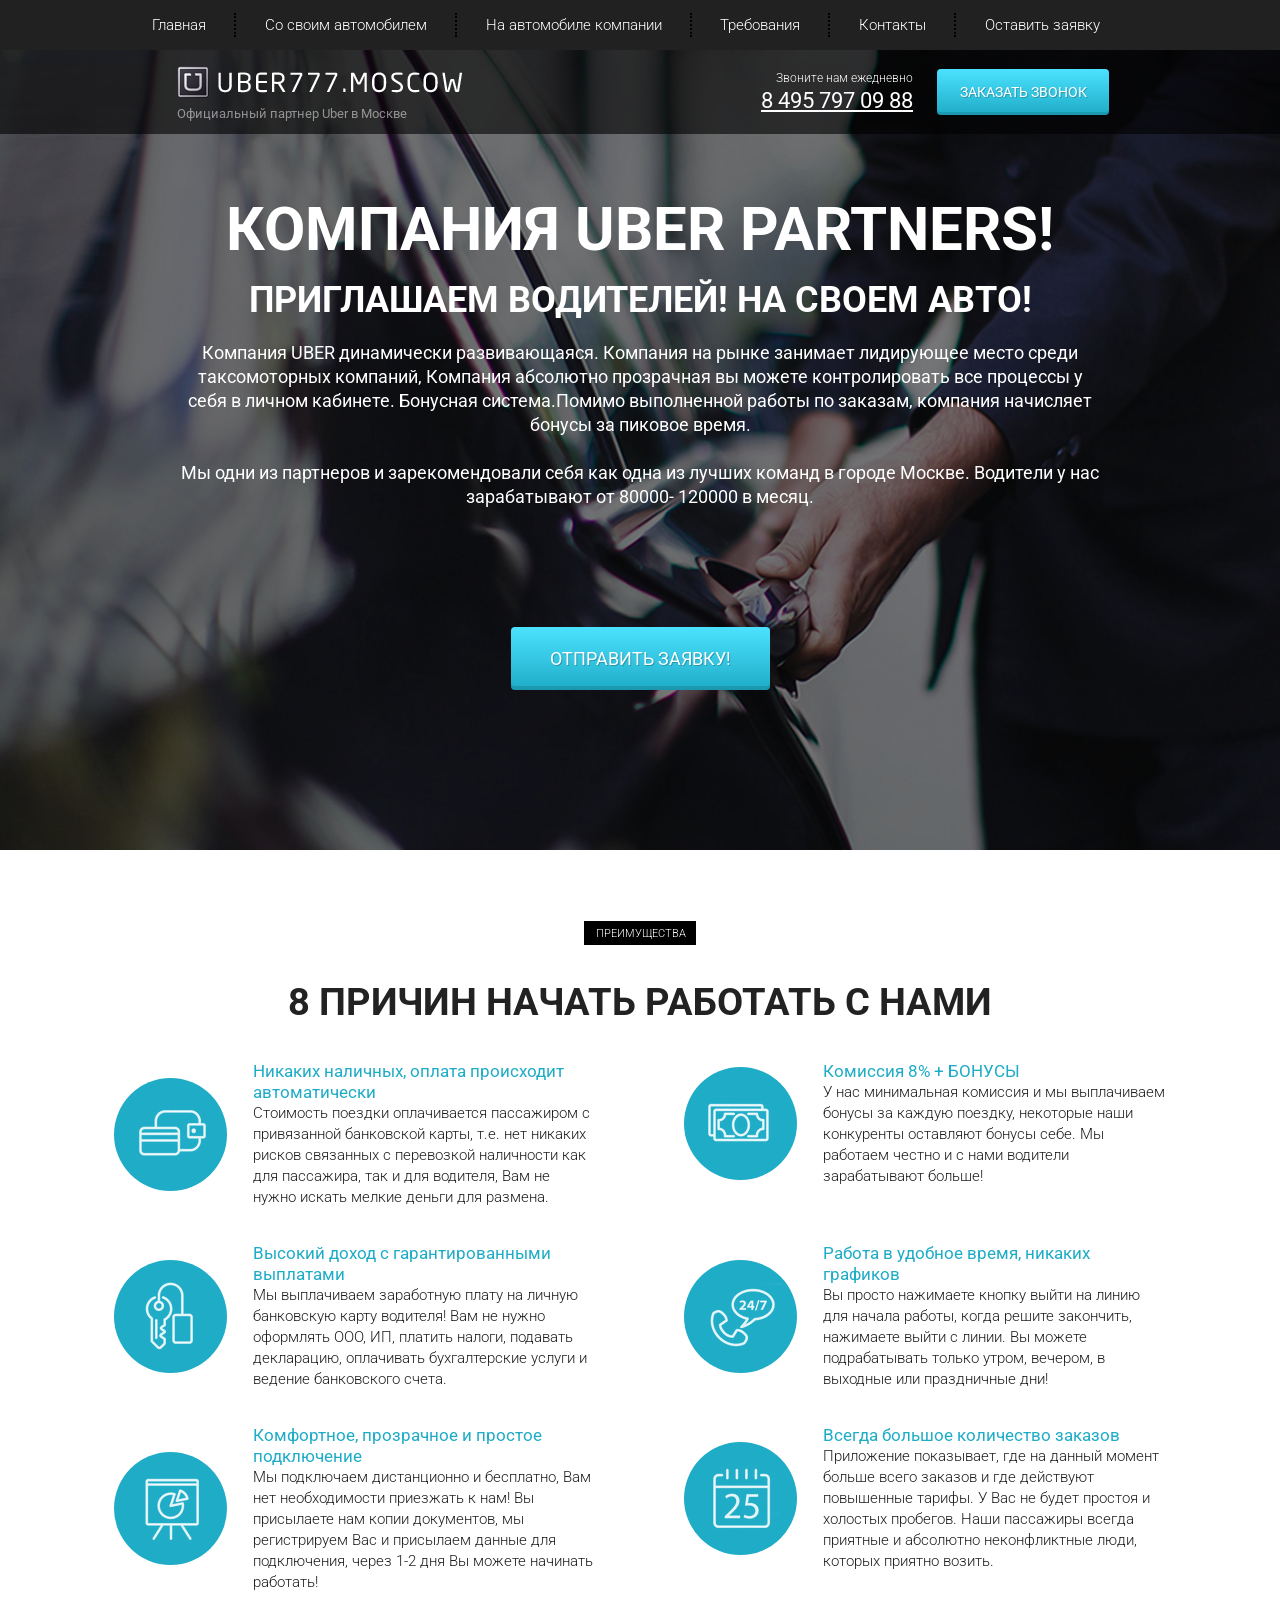
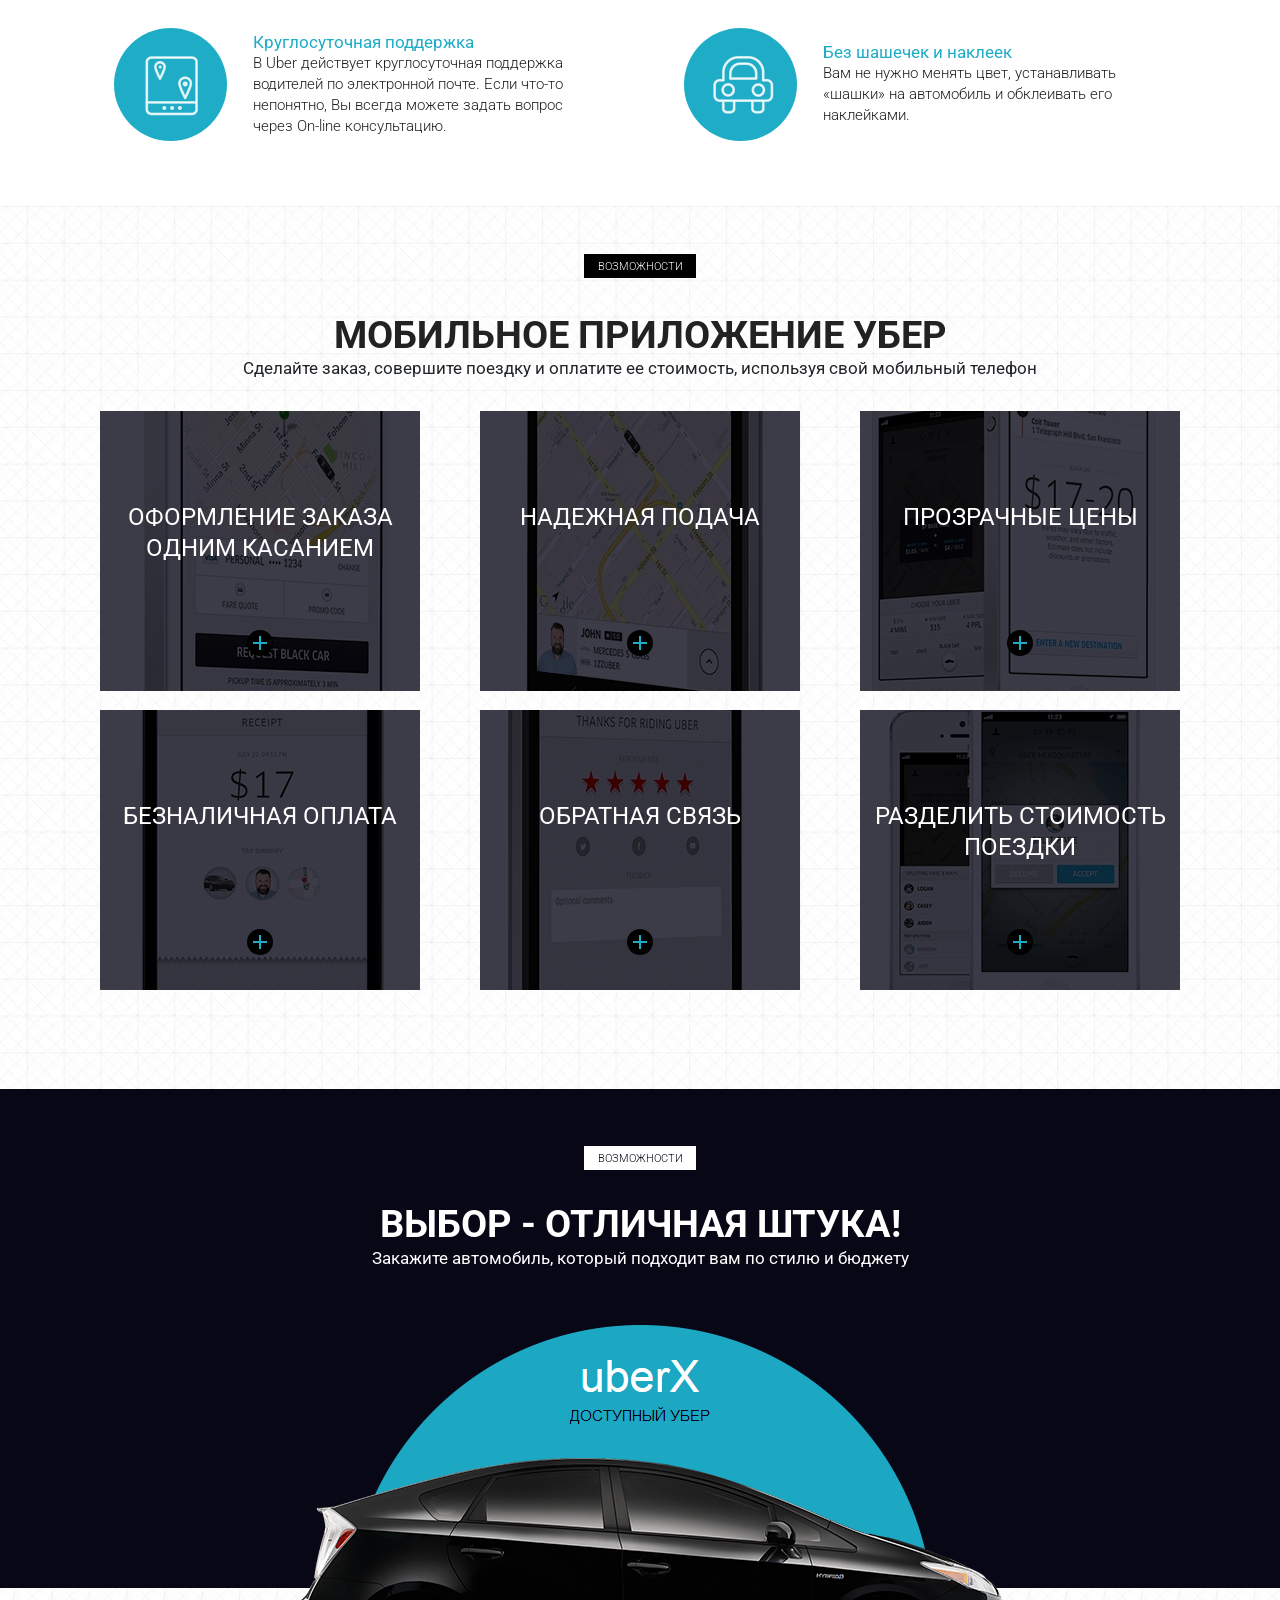
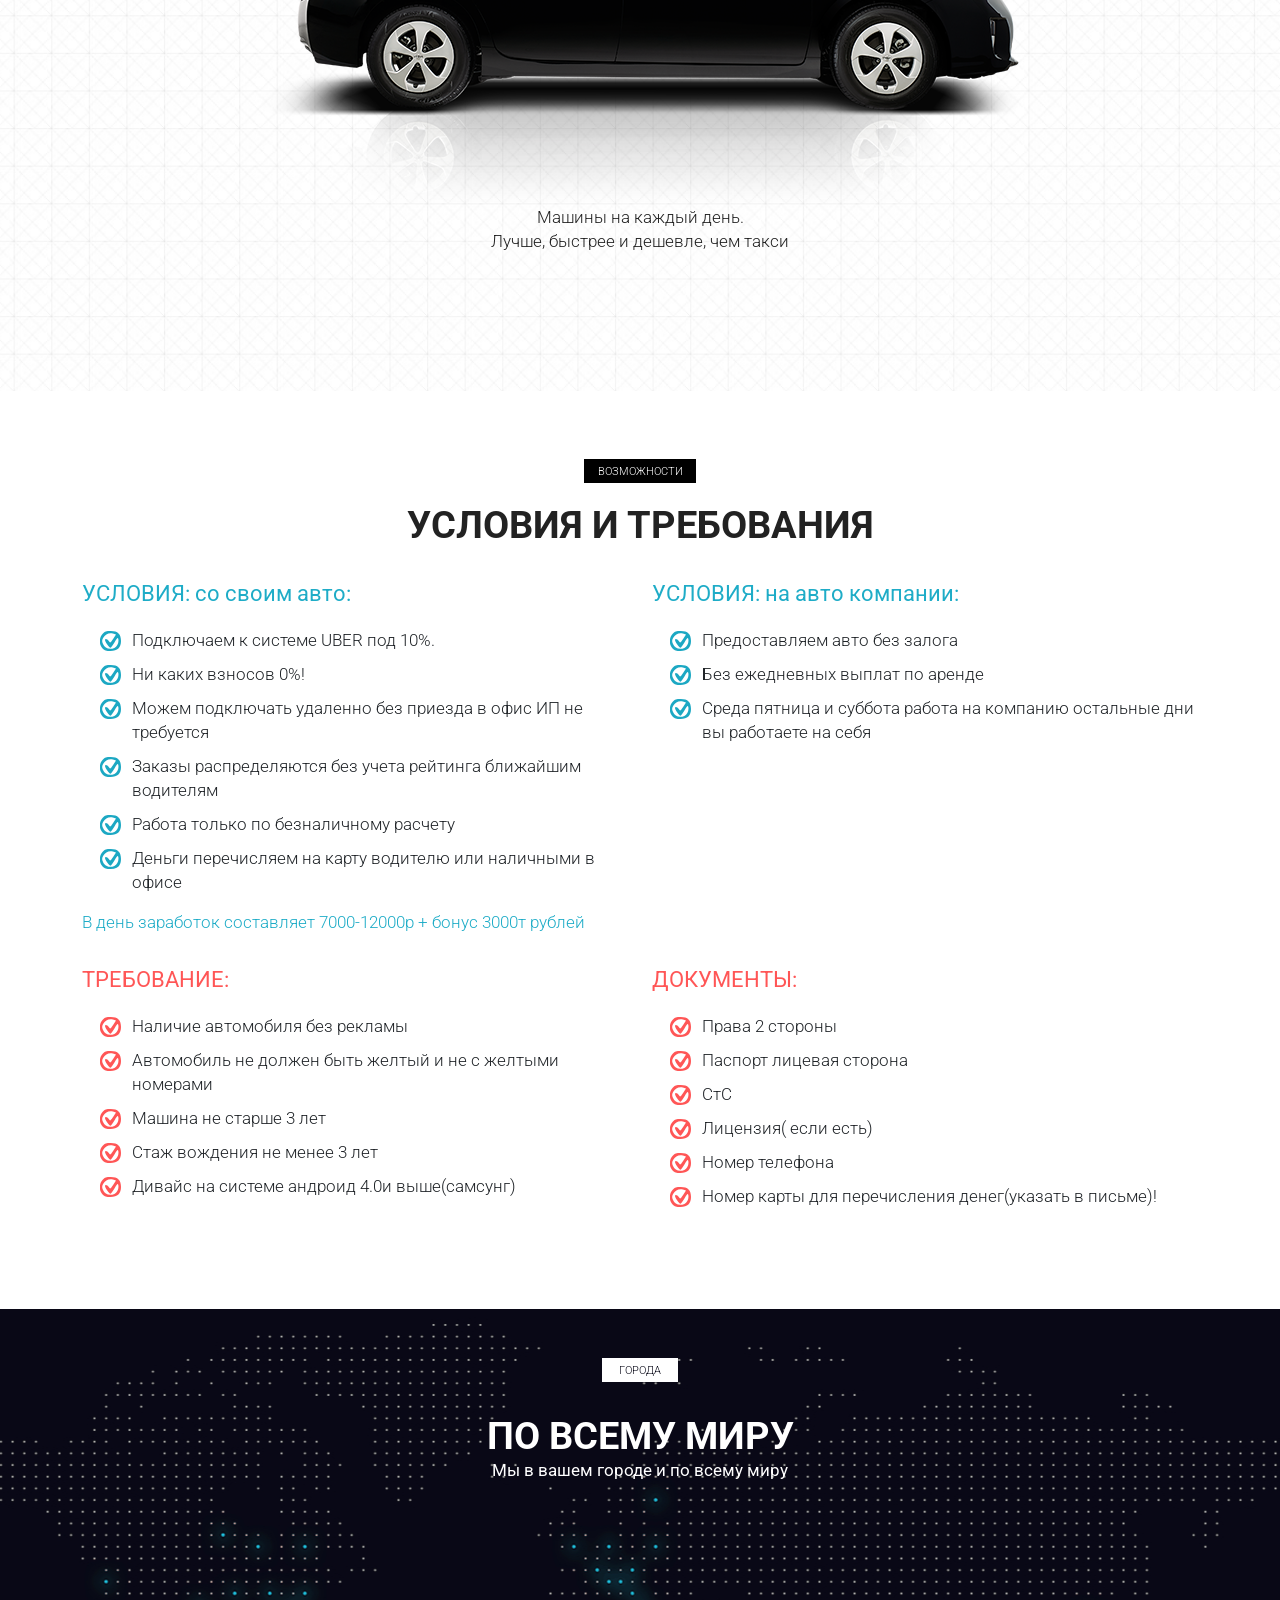
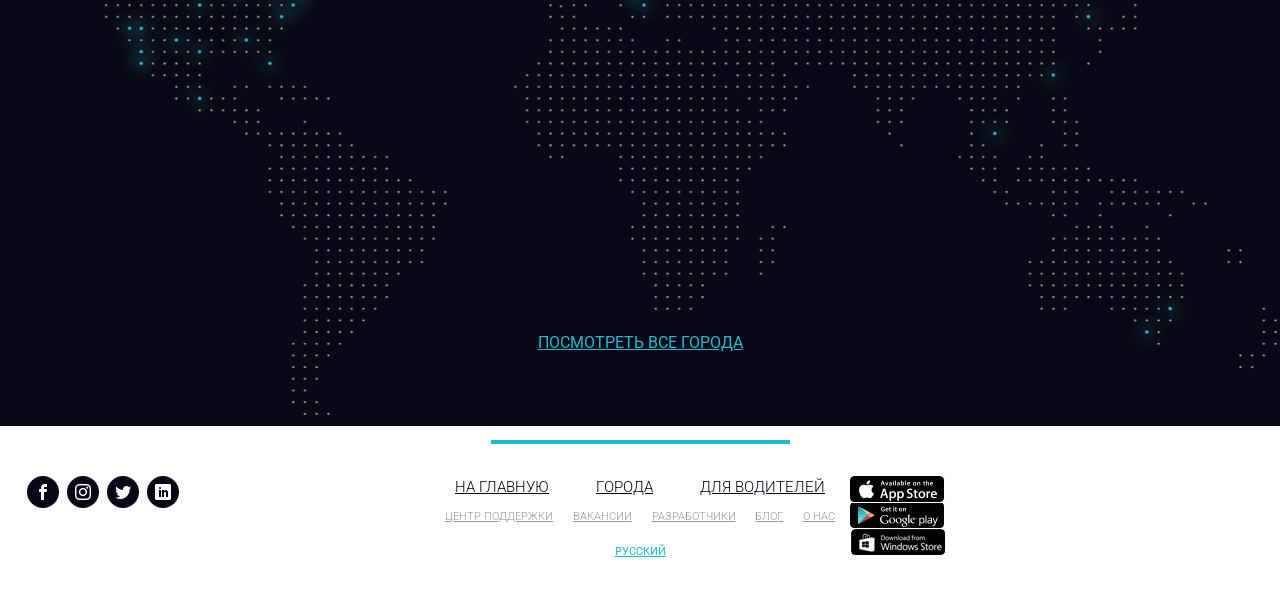
==== src/index.html @ 806ee5e5 "Add files via upload" ====
<!DOCTYPE html>
<html lang="en">
<head>
    <meta charset="UTF-8">
    <meta name="viewport" content="width=device-width, initial-scale=1">
    <meta http-equiv="X-UA-Compatible" content="ie=edge">
    <title>Uber</title>
    <link rel="shortcut icon" href="icons/favicon.png" type="image/x-icon">
    <link href="https://fonts.googleapis.com/css?family=Roboto:300,400,700&amp;subset=cyrillic-ext" rel="stylesheet">
    <link rel="stylesheet" href="css/bootstrap-reboot.min.css">
    <link rel="stylesheet" href="css/bootstrap-grid.min.css">
    <link rel="stylesheet" href="css/fonts.css">
    <link rel="stylesheet" href="css/style.css">
</head>
<body>
    <header>
        <nav>
            <div class="container">
                <ul class="menu">
                    <li class="menu_item"><a href="#" class="menu_link">Главная</a></li>
                    <li class="menu_item"><a href="#condition" class="menu_link">Со своим автомобилем</a></li>
                    <li class="menu_item"><a href="#condition" class="menu_link">На автомобиле компании</a></li>
                    <li class="menu_item"><a href="#condition" class="menu_link">Требования</a></li>
                    <li class="menu_item"><a href="#footer" class="menu_link">Контакты</a></li>
                    <li class="menu_item"><a href="#" class="menu_link">Оставить заявку</a></li>
                </ul>
            </div>
            <div class="hamburger">
                <span></span>
                <span></span>
                <span></span>
            </div>
        </nav>
        <div class="subheader">
            <div class="container">
                <div class="row">
                    <div class="col-6 col-md-4 offset-md-1">
                        <a href="#" class="subheader_logo"><img src="icons/link_logo.png" alt="logo"></a>
                        <div class="subheader_official">Официальный партнер Uber в Москве</div>
                    </div>

                    <div class="xs-hidden col-md-2 offset-md-2">
                        <div class="subheader_call">Звоните нам ежедневно</div>
                        <a href="tel:84957970988" class="subheader_phone">8 495 797 09 88</a>
                    </div>

                    <div class="col-6 col-md-2">
                        <a href="tel:84957970988" class="xs-visible subheader_phone">8 495 797 09 88</a>
                        <button class="subheader_btn">заказать звонок</button>
                    </div>
                </div>
            </div>
        </div>
    </header>

    <section class="promo">
        <div class="container">
            <div class="row">
                <div class="col-md-10 offset-md-1">
                    <h1 class="promo_header">КОМПАНИЯ UBER PARTNERS!</h1>
                    <h2 class="promo_subheader">ПРИГЛАШАЕМ ВОДИТЕЛЕЙ! НА СВОЕМ АВТО!</h2>
                    <div class="promo_descr">
                        Компания UBER  динамически развивающаяся. Компания на рынке занимает лидирующее место среди
                        таксомоторных компаний, Компания абсолютно прозрачная вы можете контролировать все процессы у себя в личном кабинете. Бонуcная система.Помимо выполненной работы по заказам, компания начисляет бонусы за
                        пиковое время.
                        <br><br>
                        Мы одни из партнеров и зарекомендовали себя как одна из лучших команд в городе Москве.  Водители у нас
                        зарабатывают от 80000- 120000 в месяц.
                    </div>
                    <button class="promo_btn">ОТПРАВИТЬ ЗАЯВКУ!</button>
                </div>
            </div>
        </div>
    </section>

    <section class="reasons">
        <div class="container">
            <div class="label">преимущества</div>
            <h2 class="title">8 причин начать работать с нами</h2>
            <div class="row">
                <div class="col-md-6">
                    <div class="reasons_block">
                        <div class="reasons_round">
                            <img src="reasons/8reason_1.png" alt="reason">
                        </div>
                        <div class="reasons_descr">
                            <div class="reasons_subtitle">Никаких наличных, оплата происходит автоматически</div>
                            <div class="reasons_text">
                                Стоимость поездки оплачивается пассажиром с привязанной банковской карты, т.е. нет никаких рисков связанных с перевозкой наличности как для пассажира, так и для водителя, Вам не нужно искать мелкие деньги для размена.
                            </div>
                        </div>
                    </div>
                </div>
                <div class="col-md-6">
                    <div class="reasons_block">
                        <div class="reasons_round">
                            <img src="reasons/8reason_2.png" alt="reason">
                        </div>
                        <div class="reasons_descr">
                            <div class="reasons_subtitle">Комиссия 8% + БОНУСЫ</div>
                            <div class="reasons_text">
                                У нас минимальная комиссия и мы выплачиваем бонусы за каждую поездку, некоторые наши конкуренты оставляют бонусы себе. Мы работаем честно и с нами водители зарабатывают больше!
                            </div>
                        </div>
                    </div>
                </div>
                <div class="col-md-6">
                    <div class="reasons_block">
                        <div class="reasons_round">
                            <img src="reasons/8reason_3.png" alt="reason">
                        </div>
                        <div class="reasons_descr">
                            <div class="reasons_subtitle">Высокий доход с гарантированными выплатами</div>
                            <div class="reasons_text">
                                Мы выплачиваем заработную плату на личную банковскую карту водителя! Вам не нужно оформлять ООО, ИП, платить налоги, подавать декларацию, оплачивать бухгалтерские услуги и ведение банковского счета.
                            </div>
                        </div>
                    </div>
                </div>
                <div class="col-md-6">
                    <div class="reasons_block">
                        <div class="reasons_round">
                            <img src="reasons/8reason_4.png" alt="reason">
                        </div>
                        <div class="reasons_descr">
                            <div class="reasons_subtitle">Работа в удобное время, никаких графиков</div>
                            <div class="reasons_text">
                                Вы просто нажимаете кнопку выйти на линию для начала работы, когда решите закончить, нажимаете выйти с линии. Вы можете подрабатывать только утром, вечером, в выходные или праздничные дни!
                            </div>
                        </div>
                    </div>
                </div>
                <div class="col-md-6">
                    <div class="reasons_block">
                        <div class="reasons_round">
                            <img src="reasons/8reason_5.png" alt="reason">
                        </div>
                        <div class="reasons_descr">
                            <div class="reasons_subtitle">Комфортное, прозрачное и простое подключение</div>
                            <div class="reasons_text">
                                Мы подключаем дистанционно и бесплатно, Вам нет необходимости приезжать к нам! Вы присылаете нам копии документов, мы регистрируем Вас и присылаем данные для подключения, через 1-2 дня Вы можете начинать работать!
                            </div>
                        </div>
                    </div>
                </div>
                <div class="col-md-6">
                    <div class="reasons_block">
                        <div class="reasons_round">
                            <img src="reasons/8reason_6.png" alt="reason">
                        </div>
                        <div class="reasons_descr">
                            <div class="reasons_subtitle">Всегда большое количество заказов</div>
                            <div class="reasons_text">
                                Приложение показывает, где на данный момент больше всего заказов и где действуют повышенные тарифы. У Вас не будет простоя и холостых пробегов. Наши пассажиры всегда приятные и абсолютно неконфликтные люди, которых приятно возить.
                            </div>
                        </div>
                    </div>
                </div>
                <div class="col-md-6">
                    <div class="reasons_block">
                        <div class="reasons_round">
                            <img src="reasons/8reason_7.png" alt="reason">
                        </div>
                        <div class="reasons_descr">
                            <div class="reasons_subtitle">Круглосуточная поддержка</div>
                            <div class="reasons_text">
                                В Uber действует круглосуточная поддержка водителей по электронной почте. Если что-то непонятно, Вы всегда можете задать вопрос через On-line консультацию.
                            </div>
                        </div>
                    </div>
                </div>
                <div class="col-md-6">
                    <div class="reasons_block">
                        <div class="reasons_round">
                            <img src="reasons/8reason_8.png" alt="reason">
                        </div>
                        <div class="reasons_descr">
                            <div class="reasons_subtitle">Без шашечек и наклеек</div>
                            <div class="reasons_text">
                                Вам не нужно менять цвет, устанавливать «шашки» на автомобиль и обклеивать его наклейками.
                            </div>
                        </div>
                    </div>
                </div>
            </div>
        </div>
    </section>
    <section class="mobile">
        <div class="container">
            <div class="label">возможности</div>
            <h2 class="title">мобильное приложение убер</h2>
            <div class="subtitle">Сделайте заказ, совершите поездку и оплатите ее стоимость, используя свой мобильный телефон</div>
            <div class="row">
                <div class="col-md-4">
                    <div class="item item_1">
                        <div class="mobile_subtitle">оформление заказа одним касанием</div>
                        <div class="mobile_plus"></div>
                    </div>
                </div>
                <div class="col-md-4">
                    <div class="item item_2">
                        <div class="mobile_subtitle">надежная подача</div>
                        <div class="mobile_plus"></div>
                    </div>
                </div>
                <div class="col-md-4">
                    <div class="item item_3">
                        <div class="mobile_subtitle">прозрачные цены</div>
                        <div class="mobile_plus"></div>
                    </div>
                </div>
                <div class="col-md-4">
                    <div class="item item_4">
                        <div class="mobile_subtitle">безналичная оплата</div>
                        <div class="mobile_plus"></div>
                    </div>
                </div>
                <div class="col-md-4">
                    <div class="item item_5">
                        <div class="mobile_subtitle">обратная связь</div>
                        <div class="mobile_plus"></div>
                    </div>
                </div>
                <div class="col-md-4">
                    <div class="item item_6">
                        <div class="mobile_subtitle">разделить
                            стоимость поездки</div>
                        <div class="mobile_plus"></div>
                    </div>
                </div>
            </div>
        </div>
    </section>

    <section class="choice">
        <div class="container">
            <div class="choice_black"></div>
            <div class="label">возможности</div>
            <h2 class="title">Выбор - отличная штука!</h2>
            <div class="subtitle">Закажите автомобиль, который подходит вам по стилю и бюджету</div>
            <img src="img/car.png" alt="car">
            <div class="choice_descr">Машины на каждый день.<br>
                Лучше, быстрее и дешевле, чем такси</div>
        </div>
    </section>

    <section class="condition" id="condition">
        <div class="container">
            <div class="label">возможности</div>
            <h2 class="title">условия и требования</h2>
            <div class="row">
                <div class="col-md-6">
                    <div class="condition_block condition_block_nmb">
                        <div class="condition_title">УСЛОВИЯ: со своим авто:</div>
                        <ul class="condition_list">
							<li>Подключаем к системе UBER  под 10%.</li>
							<li>Ни каких взносов  0%!</li>
							<li>Можем подключать удаленно без приезда в офис
								ИП не требуется</li>
							<li>Заказы распределяются без учета рейтинга ближайшим водителям</li>
							<li>Работа только по безналичному расчету</li>
							<li>Деньги перечисляем на карту водителю или наличными в офисе</li>
                        </ul>
						<div class="condition_descr">В день заработок составляет 7000-12000р + бонус 3000т рублей</div>
                    </div>
                </div>
                <div class="col-md-6">
                    <div class="condition_block">
                        <div class="condition_title">УСЛОВИЯ: на авто компании:</div>
                        <ul class="condition_list">
							<li>Предоставляем авто без залога</li>
							<li>Без ежедневных выплат по аренде</li>
							<li>Среда пятница и суббота работа на компанию остальные дни вы работаете на себя</li>
                        </ul>
                    </div>
                </div>
            </div>
            <div class="row">
                <div class="col-md-6">
                    <div class="condition_block condition_block_nmb condition_block_second">
                        <div class="condition_title">ТРЕБОВАНИЕ:</div>
                        <ul class="condition_list">
							<li>Наличие автомобиля без рекламы</li>
							<li>Автомобиль не должен быть желтый и не с желтыми номерами</li>
							<li>Машина не старше 3 лет</li>
							<li>Стаж вождения не менее 3 лет</li>
							<li>Дивайс на системе андроид 4.0и выше(самсунг)</li>
                        </ul>
                    </div>
                </div>
                <div class="col-md-6">
                    <div class="condition_block condition_block_nmb condition_block_second">
                        <div class="condition_title">ДОКУМЕНТЫ:</div>
                        <ul class="condition_list">
							<li>
                                Права 2 стороны
                            </li>
							<li>
                                Паспорт лицевая сторона
                            </li>
							<li>    
                                СтС
                            </li>
                            <li>
                                Лицензия( если есть)
                            </li>
                            <li>    
                                Номер телефона
                            </li>
                            <li>    
                                Номер карты для перечисления денег(указать в письме)!
                                </li>
                        </ul>
                    </div>
                </div>
            </div>
        </div>
    </section>

    <section class="world">
        <div class="container">
            <div class="col-md-4 offset-md-4">
                <div class="label">Города</div>
            <h2 class="title">По всему миру</h2>
            <div class="subtitle">Мы в вашем городе и по всему миру</div>
                <a href="#" class="world_link">посмотреть все города</a>
            </div>
        </div>
    </section>

     <footer>
        <div class="footer_divider"></div>
        <div class="footer_wrapper">
            <!-- Если не оборачивать каждый блок в обертку - получится криво -->
            <div>
                <div class="footer_social">
                    <a href="#" class="footer_social_item">
                        <span class="icon-facebook"></span>
                    </a>
                    <a href="#" class="footer_social_item">
                        <span class="icon-instagram"></span>
                    </a>
                    <a href="#" class="footer_social_item">
                        <span class="icon-twitter"></span>
                    </a>
                    <a href="#" class="footer_social_item">
                        <span class="icon-linkedin"></span>
                    </a>
                </div>
            </div>
            <div>
                <div class="footer_links">
                    <div class="footer_links_main">
                        <a href="#">на главную</a>
                        <a href="#">города</a>
                        <a href="#">для водителей</a>
                    </div>
                    <div class="footer_links_sub">
                        <a href="#">центр поддержки</a>
                        <a href="#">вакансии</a>
                        <a href="#">разработчики</a>
                        <a href="#">блог</a>
                        <a href="#">о нас</a>
                    </div>
                    <a href="#" class="footer_links_lang">Русский</a>
                </div>
            </div>
            <div>
                <div class="col-md-3 footer_mobile">
                    <a href="#">
                        <img src="img/app_store.png" alt="App Store">
                    </a>
                    <a href="#">
                        <img src="img/play_market.png" alt="Google play">
                    </a>
                    <a href="#">
                        <img src="img/windows_store.png" alt="Windows store">
                    </a>
                </div>
            </div>
        </div>
    </footer>
    <script src="js/script.js"></script>
</body>
</html>
---- src/css/fonts.css ----
@font-face {
  font-family: 'icomoon';
  src:  url('../fonts/icomoon.eot?d76dp6');
  src:  url('../fonts/icomoon.eot?d76dp6#iefix') format('embedded-opentype'),
    url('../fonts/icomoon.ttf?d76dp6') format('truetype'),
    url('../fonts/icomoon.woff?d76dp6') format('woff'),
    url('../fonts/icomoon.svg?d76dp6#icomoon') format('svg');
  font-weight: normal;
  font-style: normal;
  font-display: block;
}

[class^="icon-"], [class*=" icon-"] {
  /* use !important to prevent issues with browser extensions that change fonts */
  font-family: 'icomoon' !important;
  speak: never;
  font-style: normal;
  font-weight: normal;
  font-variant: normal;
  text-transform: none;
  line-height: 1;

  /* Better Font Rendering =========== */
  -webkit-font-smoothing: antialiased;
  -moz-osx-font-smoothing: grayscale;
}

.icon-facebook:before {
  content: "\ea90";
}
.icon-instagram:before {
  content: "\ea92";
}
.icon-twitter:before {
  content: "\ea96";
}
.icon-linkedin:before {
  content: "\eac9";
}
---- src/css/style.css ----
*{font-family:'Roboto', sans-serif}.label{margin:0 auto;height:24px;width:112px;padding:5px 12px;background-color:#000000;color:#ffffff;font-size:11px;font-weight:300;text-transform:uppercase}.title{margin-bottom:0;color:#222222;font-size:38px;font-weight:700;text-transform:uppercase;text-align:center}.subtitle{font-size:17px;font-weight:400;line-height:21px;text-align:center}header{position:relative;height:50px}nav{position:fixed;width:100%;height:50px;background-color:#212121;z-index:2}.hamburger{display:none}.menu{display:flex;justify-content:space-between;padding:13px 70px;margin:0;list-style-type:none}.menu_link{color:#ffffff;font-size:15px;font-weight:300;text-decoration:none}.menu_item{border-right:2px dotted black;padding-right:28px}.menu_item:last-child{border-right:none}.subheader{position:absolute;top:50px;width:100%;height:84px;background-color:rgba(0,0,0,0.6)}.subheader_logo{display:block;max-width:100%;margin-top:16px}.subheader_logo img{border-style:none}.subheader_official{margin-top:6px;opacity:0.5;color:#ffffff;font-size:13px;font-weight:400}.subheader_call{color:#ffffff;font-size:12px;font-weight:300;margin-top:19px;text-align:right}.subheader_phone{display:block;margin-top:8px;color:#ffffff;font-size:22px;font-weight:400;text-transform:uppercase;text-align:right;line-height:12px}.subheader_btn{margin-top:19px;width:172px;height:46px;box-shadow:inset 0 -3px 0 rgba(0,0,0,0.12);border:none;border-radius:4px;background-image:linear-gradient(to top, #1eacc7 0%, #4ce2ff 100%);text-shadow:1px 1px 0 rgba(0,0,0,0.21);color:#ffffff;font-size:14px;font-weight:400;text-transform:uppercase}.subheader_btn:hover{background-image:none;background-color:#1eacc7}.xs-visible{display:none}.promo{min-height:800px;background:url("../img/header_bg.jpg") center center/cover no-repeat;padding:150px 0 135px 0}.promo_header{color:#ffffff;font-weight:700;text-transform:uppercase;font-size:60px;line-height:60px;margin:0;text-align:center}.promo_subheader{color:#ffffff;font-weight:700;text-transform:uppercase;font-size:36px;line-height:36px;margin:0;margin-top:22px;text-align:center}.promo_descr{color:#ffffff;font-size:18px;font-weight:400;line-height:24px;text-align:center;margin-top:23px}.promo_btn{display:block;margin:118px auto 0 auto;width:259px;height:63px;box-shadow:inset 0 -4px 0 rgba(0,0,0,0.12);border:none;border-radius:4px;background-image:linear-gradient(to top, #1eacc7 0%, #4ce2ff 100%);text-shadow:1px 1px 0 rgba(0,0,0,0.21);color:#ffffff;font-size:18px;font-weight:400;text-transform:uppercase}.promo_btn:hover{background-image:none;background-color:#1eacc7}.reasons{padding:71px 0 65px 0}.reasons .title{margin-top:35px}.reasons_block{display:flex;justify-content:center;align-items:center;margin-top:35px}.reasons_round{display:flex;justify-content:center;align-items:center;margin-right:26px;width:113px;height:113px;background-color:#1eacc7;border-radius:100%}.reasons_descr{width:343px}.reasons_subtitle{line-height:21px;color:#1eacc7;font-size:17px;font-weight:400}.reasons_text{color:#202020;font-size:15px;font-weight:300;line-height:21px}.mobile{min-height:864px;padding:48px 0 80px 0;background:url(../img/mobile_app.png) center center/cover no-repeat}.mobile .row{margin-top:32px}.mobile .title{margin-top:35px}.mobile .label{text-align:center}.mobile .item{width:320px;height:280px;margin:0 auto;margin-bottom:19px;padding:91px 0 136px 0;position:relative}.mobile .item_1{background:url(../img/mobile_screen_1.jpg) center center/cover no-repeat}.mobile .item_2{background:url(../img/mobile_screen_2.jpg) center center/cover no-repeat}.mobile .item_3{background:url(../img/mobile_screen_3.jpg) center center/cover no-repeat}.mobile .item_4{background:url(../img/mobile_screen_4.jpg) center center/cover no-repeat}.mobile .item_5{background:url(../img/mobile_screen_5.jpg) center center/cover no-repeat}.mobile .item_6{background:url(../img/mobile_screen_6.jpg) center center/cover no-repeat}.mobile_subtitle{color:#ffffff;font-size:24px;font-weight:400;line-height:31px;text-align:center;text-transform:uppercase}.mobile_plus{display:flex;justify-content:center;align-items:center;bottom:35px;width:26px;height:26px;background-color:#000000;border-radius:100%;position:absolute;left:50%;transform:translateX(-50%)}.mobile_plus::before{content:'';display:block;position:absolute;width:14px;height:2px;background-color:#1eacc7;transition:0.3s all}.mobile_plus::after{content:'';position:absolute;left:50%;transform:translateX(-50%);display:block;width:2px;height:14px;background-color:#1eacc7;transition:0.3s all}.mobile_plus:hover::before,.mobile_plus:hover::after{background-color:#ff5656}.choice{position:relative;min-height:896px;background:url(../img/mobile_app.png) center center/cover no-repeat;padding:57px 0 138px 0;z-index:-2}.choice img{position:relative;display:block;margin:56px auto 0 auto;z-index:1}.choice .label{background-color:#ffffff;color:#070716;text-align:center}.choice .title{color:#ffffff;margin-top:32px}.choice .subtitle{text-align:center;color:#ffffff}.choice_black{width:100%;height:499px;background-color:#070716;position:absolute;left:0;right:0;z-index:-1;transform:translateY(-57px)}.choice_descr{color:#222222;font-size:17px;font-weight:300;line-height:24px;text-align:center}.condition{padding:68px 0 85px 0}.condition_block{margin:33px 0}.condition_block_nmb{margin-bottom:0px}.condition .title{margin-top:20px}.condition .label{text-align:center}.condition_title{color:#1eacc7;font-size:22px;font-weight:400;font-style:normal;letter-spacing:normal;line-height:normal}.condition_list{list-style-type:none;padding-left:50px;margin-top:22px}.condition_list li{position:relative;font-size:17px;font-weight:300;line-height:24px;margin-bottom:10px}.condition_list li:before{content:'';display:block;position:absolute;left:-32px;top:3px;width:21px;height:20px;background:url("../icons/check_blue.svg") center center/cover no-repeat}.condition_descr{margin-top:15px;font-size:17px;font-weight:300;line-height:24px;color:#1eacc7}.condition .condition_block_second .condition_title{color:#ff5656}.condition .condition_block_second .condition_list li:before{background:url("../icons/check_red.svg") center center/cover no-repeat}.world{min-height:717px;position:relative;background:url(../img/map.jpg) center center/cover no-repeat;padding:49px 0 49px 0}.world .label{width:76px;height:24px;background-color:#ffffff;color:#070716;text-align:center}.world .title{color:#ffffff;margin:0;margin-top:32px}.world .subtitle{text-align:center;color:#ffffff}.world_link{position:absolute;left:50%;transform:translateX(-50%);bottom:49px;color:#1fbad6;font-weight:400;line-height:68px;text-align:center;text-transform:uppercase}.world_link:hover{text-decoration:none;color:#fff}footer{padding:14px 23px 39px 23px}footer a:hover{text-decoration:none}.footer_divider{width:299px;height:4px;background-color:#1fbad6;margin:0 auto}.footer_wrapper{display:flex;justify-content:space-between;align-items:flex-start;padding-top:32px}.footer_wrapper>div{width:33%}.footer_wrapper>div .menu{display:flex;justify-content:flex-end}.footer_social{width:160px;display:flex;justify-content:space-between}.footer_social_item{display:flex;justify-content:center;align-items:center;margin:0 4px;width:32px;height:32px;background-color:#070716;border-radius:100%;text-decoration:none}.footer_social_item span{color:#fff}.footer_links{width:390px;margin:0 auto}.footer_links_main{display:flex;justify-content:space-between;padding:0 10px}.footer_links_main a{color:#070716;font-size:15px;font-weight:300;text-transform:uppercase}.footer_links_sub{display:flex;justify-content:space-between;margin-top:10px}.footer_links_sub a{color:#999999;font-size:11px;font-weight:300;text-transform:uppercase}.footer_links_lang{display:block;width:50px;margin:0 auto;color:#1fbad6;font-size:11px;font-weight:400;margin-top:19px;text-transform:uppercase;text-align:center}@media (max-width: 1200px){.menu_item{padding-right:20px}.menu_link{font-size:13px}.subheader_phone{line-height:13px;font-size:18px}.subheader_call{font-size:11px}.subheader_btn{width:165px;height:43px;font-size:13px}.promo_header{font-size:53px}.promo_subheader{font-size:32px}.promo_descr{font-size:15px}.promo_btn{width:241px;height:58px;font-size:16px}.reasons_block{align-items:flex-start}.reasons_descr{width:300px}.label{width:107px;height:23px;font-size:11px}.title{font-size:35px}.subtitle{font-size:15px}.mobile .item{width:300px}.mobile_subtitle{font-size:22px}.choice_descr{font-size:15px}.condition_title{font-size:20px}.condition_list li{font-size:16px}.condition_descr{font-size:15px}}@media (max-width: 991px){.menu_item{padding-right:8px}.menu_link{font-size:10px}.subheader{height:78px}.subheader_logo img{width:100%}.subheader_official{font-size:9px}.subheader_call{font-size:8px}.subheader_phone{line-height:10px;font-size:13px}.subheader_btn{width:123px;height:33px;font-size:10px}.promo_header{font-size:41px}.promo_subheader{font-size:25px}.promo_descr{font-size:13px}.promo_btn{width:182px;height:44px;font-size:12px}.label{width:96px;height:21px;font-size:9px}.title{font-size:28px}.subtitle{font-size:13px}.reasons_block{flex-direction:column;align-items:center}.reasons_descr{margin-top:20px}.reasons_round{margin-right:0}.mobile .item{width:222px}.mobile_subtitle{font-size:17px}.choice_descr{font-size:12px}.condition_title{font-size:17px}.condition_list li{font-size:14px}.condition_descr{font-size:11px}.world .title{font-size:28px}.world .subtitle{font-size:12px}.world_link{font-size:12px}}@media (max-width: 767px){.menu{position:fixed;align-items:center;justify-content:center;flex-direction:column;top:0;left:-100%;width:50%;height:100vh;padding:20px 15px;background-color:rgba(0,0,0,0.8);transition:0.6s all}.menu_active{left:0}.menu_item{margin:10px 0;padding-right:0;border:none}.menu_link{font-size:20px}.menu_line{display:block}.hamburger{display:block;position:absolute;right:10px;top:50%;transform:translateY(-50%);width:20px}.hamburger span{display:block;width:100%;height:2px;margin-bottom:2px;background-color:#fff;transition:0.5s all}.hamburger_active span{margin-bottom:-2px}.hamburger_active span:nth-child(1){transform:translateY(3px) rotate(-45deg)}.hamburger_active span:nth-child(2){display:none}.hamburger_active span:nth-child(3){transform:translateY(3px) rotate(45deg)}.xs-hidden{display:none}.xs-visible{display:block}.subheader_phone{display:block;color:#ffffff;font-size:15px;font-weight:400;text-transform:uppercase;text-align:center;margin-top:15px;text-decoration:none}.subheader_btn{display:block;width:160px;height:35px;margin:0 auto;margin-top:10px}.promo_header{line-height:40px}.choice img{width:545px;margin:93px auto 0 auto}.footer_wrapper{padding:25px 0 20px 0;flex-direction:column}.footer_wrapper>div{width:100%}.footer_wrapper>div:nth-child(2){order:-1}.footer_social{margin:0 auto;margin-top:20px}.footer_mobile{display:flex;justify-content:center;margin-top:20px}.footer_mobile a{padding:0 4px}}@media (max-width: 575px){.menu{width:85%}.subheader{height:60px}.subheader_logo{margin-top:18px}.subheader_official{display:none}.subheader_phone{margin-top:11px;font-size:12px}.subheader_btn{width:110px;height:22px;margin-top:6px;font-size:9px}.promo{min-height:400px;padding:93px 0 35px 0}.promo_descr{display:none}.promo_header{font-size:30px;padding:0 24px;line-height:35px}.promo_subheader{font-size:20px;margin-top:33px;padding:0 10px;line-height:30px}.promo_btn{width:210px;height:50px;margin-top:72px;font-size:16px}.reasons{padding:22px 0 36px 0}.reasons .title{font-size:16px;margin-top:15px}.mobile{padding:36px 0 13px 0}.mobile .title{margin-top:15px;font-size:16px}.mobile .subtitle{font-size:14px;padding:0 20px;margin-top:3px}.mobile .row{margin-top:27px}.mobile .item{width:290px;margin-bottom:30px}.mobile_subtitle{font-size:18px;padding:0 40px}.choice{min-height:200px;padding:36px 0 15px 0}.choice_black{height:390px}.choice .title{display:none}.choice .subtitle{display:none}.choice img{width:300px;margin-top:35px}.choice_descr{color:#ffffff;font-size:16px;padding:0 33px}.condition{padding:25px 0 5px 0}.condition .title{margin-top:15px;font-size:16px}.condition_block{margin:0;margin-top:22px}.world{min-height:360px;padding:25px 0 0 0}.world_link{bottom:30px}.footer_links{width:297px}.footer_links_main{font-size:14px;padding:0 5px}.footer_links_main a{font-size:14px}.footer_links_sub{flex-wrap:wrap}.footer_links_sub a{padding:0 25px 10px 26px}.footer_links_lang{margin-top:6px;font-size:12px}}
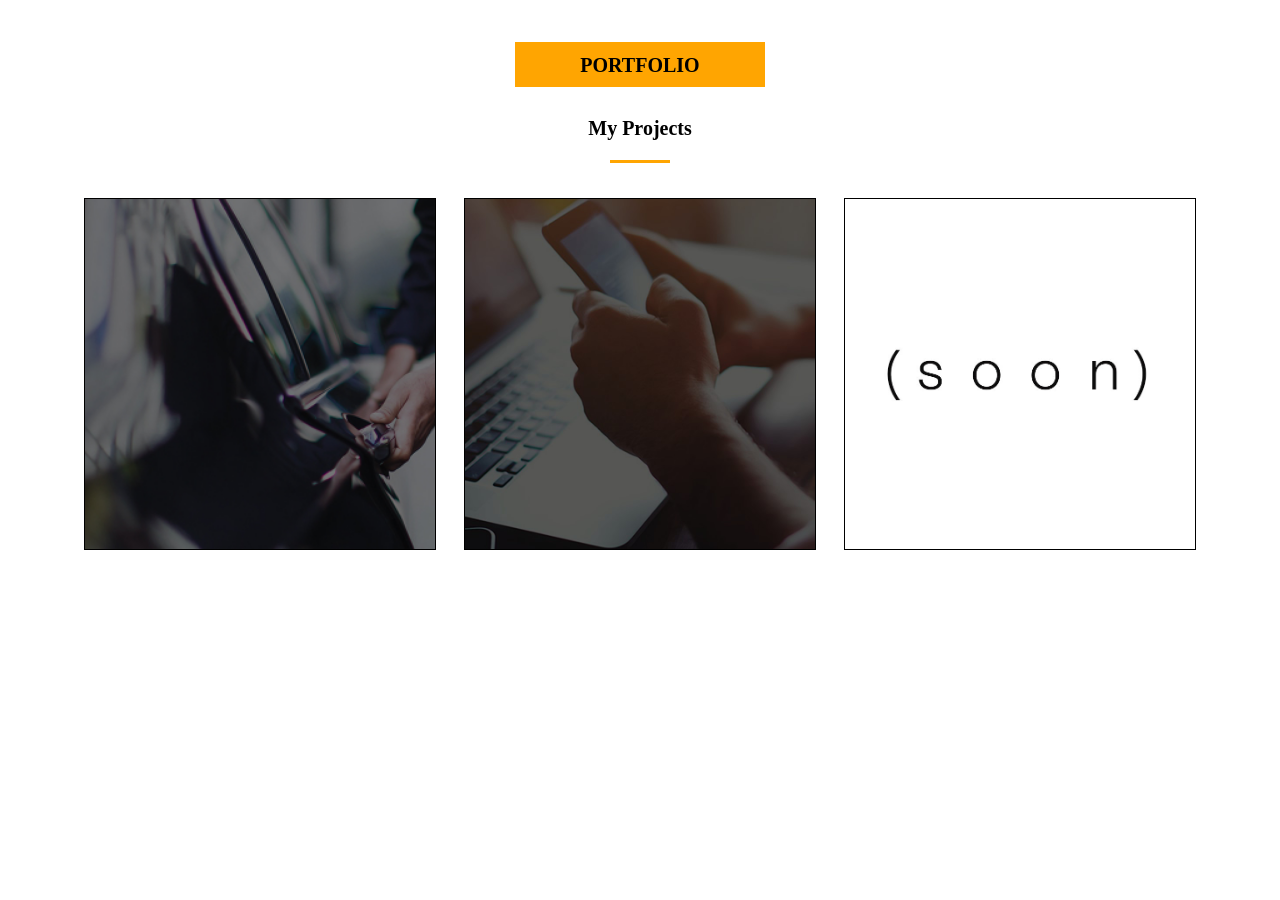
==== commit bf6f7266: "first_commit" ====
--- a/src/index.html
+++ b/src/index.html
@@ -2,384 +2,29 @@
 <html lang="en">
 <head>
     <meta charset="UTF-8">
-    <meta name="viewport" content="width=device-width, initial-scale=1">
-    <meta http-equiv="X-UA-Compatible" content="ie=edge">
-    <title>Uber</title>
-    <link rel="shortcut icon" href="icons/favicon.png" type="image/x-icon">
-    <link href="https://fonts.googleapis.com/css?family=Roboto:300,400,700&amp;subset=cyrillic-ext" rel="stylesheet">
-    <link rel="stylesheet" href="css/bootstrap-reboot.min.css">
-    <link rel="stylesheet" href="css/bootstrap-grid.min.css">
-    <link rel="stylesheet" href="css/fonts.css">
+    <meta name="viewport" content="width=device-width, initial-scale=1.0">
+    <title>Portfolio</title>
     <link rel="stylesheet" href="css/style.css">
 </head>
 <body>
-    <header>
-        <nav>
-            <div class="container">
-                <ul class="menu">
-                    <li class="menu_item"><a href="#" class="menu_link">Главная</a></li>
-                    <li class="menu_item"><a href="#condition" class="menu_link">Со своим автомобилем</a></li>
-                    <li class="menu_item"><a href="#condition" class="menu_link">На автомобиле компании</a></li>
-                    <li class="menu_item"><a href="#condition" class="menu_link">Требования</a></li>
-                    <li class="menu_item"><a href="#footer" class="menu_link">Контакты</a></li>
-                    <li class="menu_item"><a href="#" class="menu_link">Оставить заявку</a></li>
-                </ul>
-            </div>
-            <div class="hamburger">
-                <span></span>
-                <span></span>
-                <span></span>
-            </div>
-        </nav>
-        <div class="subheader">
-            <div class="container">
-                <div class="row">
-                    <div class="col-6 col-md-4 offset-md-1">
-                        <a href="#" class="subheader_logo"><img src="icons/link_logo.png" alt="logo"></a>
-                        <div class="subheader_official">Официальный партнер Uber в Москве</div>
-                    </div>
+    <section class="portfolio">
+        <div class="container">
+            <div class="title_block"><h2>PORTFOLIO</h2></div>
+            <div class="title">My Projects</div>
+            <div class="divider"></div>
 
-                    <div class="xs-hidden col-md-2 offset-md-2">
-                        <div class="subheader_call">Звоните нам ежедневно</div>
-                        <a href="tel:84957970988" class="subheader_phone">8 495 797 09 88</a>
-                    </div>
-
-                    <div class="col-6 col-md-2">
-                        <a href="tel:84957970988" class="xs-visible subheader_phone">8 495 797 09 88</a>
-                        <button class="subheader_btn">заказать звонок</button>
-                    </div>
-                </div>
-            </div>
-        </div>
-    </header>
-
-    <section class="promo">
-        <div class="container">
-            <div class="row">
-                <div class="col-md-10 offset-md-1">
-                    <h1 class="promo_header">КОМПАНИЯ UBER PARTNERS!</h1>
-                    <h2 class="promo_subheader">ПРИГЛАШАЕМ ВОДИТЕЛЕЙ! НА СВОЕМ АВТО!</h2>
-                    <div class="promo_descr">
-                        Компания UBER  динамически развивающаяся. Компания на рынке занимает лидирующее место среди
-                        таксомоторных компаний, Компания абсолютно прозрачная вы можете контролировать все процессы у себя в личном кабинете. Бонуcная система.Помимо выполненной работы по заказам, компания начисляет бонусы за
-                        пиковое время.
-                        <br><br>
-                        Мы одни из партнеров и зарекомендовали себя как одна из лучших команд в городе Москве.  Водители у нас
-                        зарабатывают от 80000- 120000 в месяц.
-                    </div>
-                    <button class="promo_btn">ОТПРАВИТЬ ЗАЯВКУ!</button>
-                </div>
+            <div class="portfolio__wrapper">
+                <a href="uber_site/index.html" class="portfolio__item">
+                    <img src="img/uber.jpg" alt="uber">
+                </a>
+                <a href="wordpress_site/index.html" class="portfolio__item">
+                    <img src="img/wordpress.jpg" alt="test">
+                </a>
+                <a href="#" class="portfolio__item">
+                    <img class="soon" src="img/soon_logo.jpg" alt="test">
+                </a>
             </div>
         </div>
     </section>
-
-    <section class="reasons">
-        <div class="container">
-            <div class="label">преимущества</div>
-            <h2 class="title">8 причин начать работать с нами</h2>
-            <div class="row">
-                <div class="col-md-6">
-                    <div class="reasons_block">
-                        <div class="reasons_round">
-                            <img src="reasons/8reason_1.png" alt="reason">
-                        </div>
-                        <div class="reasons_descr">
-                            <div class="reasons_subtitle">Никаких наличных, оплата происходит автоматически</div>
-                            <div class="reasons_text">
-                                Стоимость поездки оплачивается пассажиром с привязанной банковской карты, т.е. нет никаких рисков связанных с перевозкой наличности как для пассажира, так и для водителя, Вам не нужно искать мелкие деньги для размена.
-                            </div>
-                        </div>
-                    </div>
-                </div>
-                <div class="col-md-6">
-                    <div class="reasons_block">
-                        <div class="reasons_round">
-                            <img src="reasons/8reason_2.png" alt="reason">
-                        </div>
-                        <div class="reasons_descr">
-                            <div class="reasons_subtitle">Комиссия 8% + БОНУСЫ</div>
-                            <div class="reasons_text">
-                                У нас минимальная комиссия и мы выплачиваем бонусы за каждую поездку, некоторые наши конкуренты оставляют бонусы себе. Мы работаем честно и с нами водители зарабатывают больше!
-                            </div>
-                        </div>
-                    </div>
-                </div>
-                <div class="col-md-6">
-                    <div class="reasons_block">
-                        <div class="reasons_round">
-                            <img src="reasons/8reason_3.png" alt="reason">
-                        </div>
-                        <div class="reasons_descr">
-                            <div class="reasons_subtitle">Высокий доход с гарантированными выплатами</div>
-                            <div class="reasons_text">
-                                Мы выплачиваем заработную плату на личную банковскую карту водителя! Вам не нужно оформлять ООО, ИП, платить налоги, подавать декларацию, оплачивать бухгалтерские услуги и ведение банковского счета.
-                            </div>
-                        </div>
-                    </div>
-                </div>
-                <div class="col-md-6">
-                    <div class="reasons_block">
-                        <div class="reasons_round">
-                            <img src="reasons/8reason_4.png" alt="reason">
-                        </div>
-                        <div class="reasons_descr">
-                            <div class="reasons_subtitle">Работа в удобное время, никаких графиков</div>
-                            <div class="reasons_text">
-                                Вы просто нажимаете кнопку выйти на линию для начала работы, когда решите закончить, нажимаете выйти с линии. Вы можете подрабатывать только утром, вечером, в выходные или праздничные дни!
-                            </div>
-                        </div>
-                    </div>
-                </div>
-                <div class="col-md-6">
-                    <div class="reasons_block">
-                        <div class="reasons_round">
-                            <img src="reasons/8reason_5.png" alt="reason">
-                        </div>
-                        <div class="reasons_descr">
-                            <div class="reasons_subtitle">Комфортное, прозрачное и простое подключение</div>
-                            <div class="reasons_text">
-                                Мы подключаем дистанционно и бесплатно, Вам нет необходимости приезжать к нам! Вы присылаете нам копии документов, мы регистрируем Вас и присылаем данные для подключения, через 1-2 дня Вы можете начинать работать!
-                            </div>
-                        </div>
-                    </div>
-                </div>
-                <div class="col-md-6">
-                    <div class="reasons_block">
-                        <div class="reasons_round">
-                            <img src="reasons/8reason_6.png" alt="reason">
-                        </div>
-                        <div class="reasons_descr">
-                            <div class="reasons_subtitle">Всегда большое количество заказов</div>
-                            <div class="reasons_text">
-                                Приложение показывает, где на данный момент больше всего заказов и где действуют повышенные тарифы. У Вас не будет простоя и холостых пробегов. Наши пассажиры всегда приятные и абсолютно неконфликтные люди, которых приятно возить.
-                            </div>
-                        </div>
-                    </div>
-                </div>
-                <div class="col-md-6">
-                    <div class="reasons_block">
-                        <div class="reasons_round">
-                            <img src="reasons/8reason_7.png" alt="reason">
-                        </div>
-                        <div class="reasons_descr">
-                            <div class="reasons_subtitle">Круглосуточная поддержка</div>
-                            <div class="reasons_text">
-                                В Uber действует круглосуточная поддержка водителей по электронной почте. Если что-то непонятно, Вы всегда можете задать вопрос через On-line консультацию.
-                            </div>
-                        </div>
-                    </div>
-                </div>
-                <div class="col-md-6">
-                    <div class="reasons_block">
-                        <div class="reasons_round">
-                            <img src="reasons/8reason_8.png" alt="reason">
-                        </div>
-                        <div class="reasons_descr">
-                            <div class="reasons_subtitle">Без шашечек и наклеек</div>
-                            <div class="reasons_text">
-                                Вам не нужно менять цвет, устанавливать «шашки» на автомобиль и обклеивать его наклейками.
-                            </div>
-                        </div>
-                    </div>
-                </div>
-            </div>
-        </div>
-    </section>
-    <section class="mobile">
-        <div class="container">
-            <div class="label">возможности</div>
-            <h2 class="title">мобильное приложение убер</h2>
-            <div class="subtitle">Сделайте заказ, совершите поездку и оплатите ее стоимость, используя свой мобильный телефон</div>
-            <div class="row">
-                <div class="col-md-4">
-                    <div class="item item_1">
-                        <div class="mobile_subtitle">оформление заказа одним касанием</div>
-                        <div class="mobile_plus"></div>
-                    </div>
-                </div>
-                <div class="col-md-4">
-                    <div class="item item_2">
-                        <div class="mobile_subtitle">надежная подача</div>
-                        <div class="mobile_plus"></div>
-                    </div>
-                </div>
-                <div class="col-md-4">
-                    <div class="item item_3">
-                        <div class="mobile_subtitle">прозрачные цены</div>
-                        <div class="mobile_plus"></div>
-                    </div>
-                </div>
-                <div class="col-md-4">
-                    <div class="item item_4">
-                        <div class="mobile_subtitle">безналичная оплата</div>
-                        <div class="mobile_plus"></div>
-                    </div>
-                </div>
-                <div class="col-md-4">
-                    <div class="item item_5">
-                        <div class="mobile_subtitle">обратная связь</div>
-                        <div class="mobile_plus"></div>
-                    </div>
-                </div>
-                <div class="col-md-4">
-                    <div class="item item_6">
-                        <div class="mobile_subtitle">разделить
-                            стоимость поездки</div>
-                        <div class="mobile_plus"></div>
-                    </div>
-                </div>
-            </div>
-        </div>
-    </section>
-
-    <section class="choice">
-        <div class="container">
-            <div class="choice_black"></div>
-            <div class="label">возможности</div>
-            <h2 class="title">Выбор - отличная штука!</h2>
-            <div class="subtitle">Закажите автомобиль, который подходит вам по стилю и бюджету</div>
-            <img src="img/car.png" alt="car">
-            <div class="choice_descr">Машины на каждый день.<br>
-                Лучше, быстрее и дешевле, чем такси</div>
-        </div>
-    </section>
-
-    <section class="condition" id="condition">
-        <div class="container">
-            <div class="label">возможности</div>
-            <h2 class="title">условия и требования</h2>
-            <div class="row">
-                <div class="col-md-6">
-                    <div class="condition_block condition_block_nmb">
-                        <div class="condition_title">УСЛОВИЯ: со своим авто:</div>
-                        <ul class="condition_list">
-							<li>Подключаем к системе UBER  под 10%.</li>
-							<li>Ни каких взносов  0%!</li>
-							<li>Можем подключать удаленно без приезда в офис
-								ИП не требуется</li>
-							<li>Заказы распределяются без учета рейтинга ближайшим водителям</li>
-							<li>Работа только по безналичному расчету</li>
-							<li>Деньги перечисляем на карту водителю или наличными в офисе</li>
-                        </ul>
-						<div class="condition_descr">В день заработок составляет 7000-12000р + бонус 3000т рублей</div>
-                    </div>
-                </div>
-                <div class="col-md-6">
-                    <div class="condition_block">
-                        <div class="condition_title">УСЛОВИЯ: на авто компании:</div>
-                        <ul class="condition_list">
-							<li>Предоставляем авто без залога</li>
-							<li>Без ежедневных выплат по аренде</li>
-							<li>Среда пятница и суббота работа на компанию остальные дни вы работаете на себя</li>
-                        </ul>
-                    </div>
-                </div>
-            </div>
-            <div class="row">
-                <div class="col-md-6">
-                    <div class="condition_block condition_block_nmb condition_block_second">
-                        <div class="condition_title">ТРЕБОВАНИЕ:</div>
-                        <ul class="condition_list">
-							<li>Наличие автомобиля без рекламы</li>
-							<li>Автомобиль не должен быть желтый и не с желтыми номерами</li>
-							<li>Машина не старше 3 лет</li>
-							<li>Стаж вождения не менее 3 лет</li>
-							<li>Дивайс на системе андроид 4.0и выше(самсунг)</li>
-                        </ul>
-                    </div>
-                </div>
-                <div class="col-md-6">
-                    <div class="condition_block condition_block_nmb condition_block_second">
-                        <div class="condition_title">ДОКУМЕНТЫ:</div>
-                        <ul class="condition_list">
-							<li>
-                                Права 2 стороны
-                            </li>
-							<li>
-                                Паспорт лицевая сторона
-                            </li>
-							<li>    
-                                СтС
-                            </li>
-                            <li>
-                                Лицензия( если есть)
-                            </li>
-                            <li>    
-                                Номер телефона
-                            </li>
-                            <li>    
-                                Номер карты для перечисления денег(указать в письме)!
-                                </li>
-                        </ul>
-                    </div>
-                </div>
-            </div>
-        </div>
-    </section>
-
-    <section class="world">
-        <div class="container">
-            <div class="col-md-4 offset-md-4">
-                <div class="label">Города</div>
-            <h2 class="title">По всему миру</h2>
-            <div class="subtitle">Мы в вашем городе и по всему миру</div>
-                <a href="#" class="world_link">посмотреть все города</a>
-            </div>
-        </div>
-    </section>
-
-     <footer>
-        <div class="footer_divider"></div>
-        <div class="footer_wrapper">
-            <!-- Если не оборачивать каждый блок в обертку - получится криво -->
-            <div>
-                <div class="footer_social">
-                    <a href="#" class="footer_social_item">
-                        <span class="icon-facebook"></span>
-                    </a>
-                    <a href="#" class="footer_social_item">
-                        <span class="icon-instagram"></span>
-                    </a>
-                    <a href="#" class="footer_social_item">
-                        <span class="icon-twitter"></span>
-                    </a>
-                    <a href="#" class="footer_social_item">
-                        <span class="icon-linkedin"></span>
-                    </a>
-                </div>
-            </div>
-            <div>
-                <div class="footer_links">
-                    <div class="footer_links_main">
-                        <a href="#">на главную</a>
-                        <a href="#">города</a>
-                        <a href="#">для водителей</a>
-                    </div>
-                    <div class="footer_links_sub">
-                        <a href="#">центр поддержки</a>
-                        <a href="#">вакансии</a>
-                        <a href="#">разработчики</a>
-                        <a href="#">блог</a>
-                        <a href="#">о нас</a>
-                    </div>
-                    <a href="#" class="footer_links_lang">Русский</a>
-                </div>
-            </div>
-            <div>
-                <div class="col-md-3 footer_mobile">
-                    <a href="#">
-                        <img src="img/app_store.png" alt="App Store">
-                    </a>
-                    <a href="#">
-                        <img src="img/play_market.png" alt="Google play">
-                    </a>
-                    <a href="#">
-                        <img src="img/windows_store.png" alt="Windows store">
-                    </a>
-                </div>
-            </div>
-        </div>
-    </footer>
-    <script src="js/script.js"></script>
 </body>
 </html>
--- a/src/css/style.css
+++ b/src/css/style.css
@@ -1 +1,63 @@
-*{font-family:'Roboto', sans-serif}.label{margin:0 auto;height:24px;width:112px;padding:5px 12px;background-color:#000000;color:#ffffff;font-size:11px;font-weight:300;text-transform:uppercase}.title{margin-bottom:0;color:#222222;font-size:38px;font-weight:700;text-transform:uppercase;text-align:center}.subtitle{font-size:17px;font-weight:400;line-height:21px;text-align:center}header{position:relative;height:50px}nav{position:fixed;width:100%;height:50px;background-color:#212121;z-index:2}.hamburger{display:none}.menu{display:flex;justify-content:space-between;padding:13px 70px;margin:0;list-style-type:none}.menu_link{color:#ffffff;font-size:15px;font-weight:300;text-decoration:none}.menu_item{border-right:2px dotted black;padding-right:28px}.menu_item:last-child{border-right:none}.subheader{position:absolute;top:50px;width:100%;height:84px;background-color:rgba(0,0,0,0.6)}.subheader_logo{display:block;max-width:100%;margin-top:16px}.subheader_logo img{border-style:none}.subheader_official{margin-top:6px;opacity:0.5;color:#ffffff;font-size:13px;font-weight:400}.subheader_call{color:#ffffff;font-size:12px;font-weight:300;margin-top:19px;text-align:right}.subheader_phone{display:block;margin-top:8px;color:#ffffff;font-size:22px;font-weight:400;text-transform:uppercase;text-align:right;line-height:12px}.subheader_btn{margin-top:19px;width:172px;height:46px;box-shadow:inset 0 -3px 0 rgba(0,0,0,0.12);border:none;border-radius:4px;background-image:linear-gradient(to top, #1eacc7 0%, #4ce2ff 100%);text-shadow:1px 1px 0 rgba(0,0,0,0.21);color:#ffffff;font-size:14px;font-weight:400;text-transform:uppercase}.subheader_btn:hover{background-image:none;background-color:#1eacc7}.xs-visible{display:none}.promo{min-height:800px;background:url("../img/header_bg.jpg") center center/cover no-repeat;padding:150px 0 135px 0}.promo_header{color:#ffffff;font-weight:700;text-transform:uppercase;font-size:60px;line-height:60px;margin:0;text-align:center}.promo_subheader{color:#ffffff;font-weight:700;text-transform:uppercase;font-size:36px;line-height:36px;margin:0;margin-top:22px;text-align:center}.promo_descr{color:#ffffff;font-size:18px;font-weight:400;line-height:24px;text-align:center;margin-top:23px}.promo_btn{display:block;margin:118px auto 0 auto;width:259px;height:63px;box-shadow:inset 0 -4px 0 rgba(0,0,0,0.12);border:none;border-radius:4px;background-image:linear-gradient(to top, #1eacc7 0%, #4ce2ff 100%);text-shadow:1px 1px 0 rgba(0,0,0,0.21);color:#ffffff;font-size:18px;font-weight:400;text-transform:uppercase}.promo_btn:hover{background-image:none;background-color:#1eacc7}.reasons{padding:71px 0 65px 0}.reasons .title{margin-top:35px}.reasons_block{display:flex;justify-content:center;align-items:center;margin-top:35px}.reasons_round{display:flex;justify-content:center;align-items:center;margin-right:26px;width:113px;height:113px;background-color:#1eacc7;border-radius:100%}.reasons_descr{width:343px}.reasons_subtitle{line-height:21px;color:#1eacc7;font-size:17px;font-weight:400}.reasons_text{color:#202020;font-size:15px;font-weight:300;line-height:21px}.mobile{min-height:864px;padding:48px 0 80px 0;background:url(../img/mobile_app.png) center center/cover no-repeat}.mobile .row{margin-top:32px}.mobile .title{margin-top:35px}.mobile .label{text-align:center}.mobile .item{width:320px;height:280px;margin:0 auto;margin-bottom:19px;padding:91px 0 136px 0;position:relative}.mobile .item_1{background:url(../img/mobile_screen_1.jpg) center center/cover no-repeat}.mobile .item_2{background:url(../img/mobile_screen_2.jpg) center center/cover no-repeat}.mobile .item_3{background:url(../img/mobile_screen_3.jpg) center center/cover no-repeat}.mobile .item_4{background:url(../img/mobile_screen_4.jpg) center center/cover no-repeat}.mobile .item_5{background:url(../img/mobile_screen_5.jpg) center center/cover no-repeat}.mobile .item_6{background:url(../img/mobile_screen_6.jpg) center center/cover no-repeat}.mobile_subtitle{color:#ffffff;font-size:24px;font-weight:400;line-height:31px;text-align:center;text-transform:uppercase}.mobile_plus{display:flex;justify-content:center;align-items:center;bottom:35px;width:26px;height:26px;background-color:#000000;border-radius:100%;position:absolute;left:50%;transform:translateX(-50%)}.mobile_plus::before{content:'';display:block;position:absolute;width:14px;height:2px;background-color:#1eacc7;transition:0.3s all}.mobile_plus::after{content:'';position:absolute;left:50%;transform:translateX(-50%);display:block;width:2px;height:14px;background-color:#1eacc7;transition:0.3s all}.mobile_plus:hover::before,.mobile_plus:hover::after{background-color:#ff5656}.choice{position:relative;min-height:896px;background:url(../img/mobile_app.png) center center/cover no-repeat;padding:57px 0 138px 0;z-index:-2}.choice img{position:relative;display:block;margin:56px auto 0 auto;z-index:1}.choice .label{background-color:#ffffff;color:#070716;text-align:center}.choice .title{color:#ffffff;margin-top:32px}.choice .subtitle{text-align:center;color:#ffffff}.choice_black{width:100%;height:499px;background-color:#070716;position:absolute;left:0;right:0;z-index:-1;transform:translateY(-57px)}.choice_descr{color:#222222;font-size:17px;font-weight:300;line-height:24px;text-align:center}.condition{padding:68px 0 85px 0}.condition_block{margin:33px 0}.condition_block_nmb{margin-bottom:0px}.condition .title{margin-top:20px}.condition .label{text-align:center}.condition_title{color:#1eacc7;font-size:22px;font-weight:400;font-style:normal;letter-spacing:normal;line-height:normal}.condition_list{list-style-type:none;padding-left:50px;margin-top:22px}.condition_list li{position:relative;font-size:17px;font-weight:300;line-height:24px;margin-bottom:10px}.condition_list li:before{content:'';display:block;position:absolute;left:-32px;top:3px;width:21px;height:20px;background:url("../icons/check_blue.svg") center center/cover no-repeat}.condition_descr{margin-top:15px;font-size:17px;font-weight:300;line-height:24px;color:#1eacc7}.condition .condition_block_second .condition_title{color:#ff5656}.condition .condition_block_second .condition_list li:before{background:url("../icons/check_red.svg") center center/cover no-repeat}.world{min-height:717px;position:relative;background:url(../img/map.jpg) center center/cover no-repeat;padding:49px 0 49px 0}.world .label{width:76px;height:24px;background-color:#ffffff;color:#070716;text-align:center}.world .title{color:#ffffff;margin:0;margin-top:32px}.world .subtitle{text-align:center;color:#ffffff}.world_link{position:absolute;left:50%;transform:translateX(-50%);bottom:49px;color:#1fbad6;font-weight:400;line-height:68px;text-align:center;text-transform:uppercase}.world_link:hover{text-decoration:none;color:#fff}footer{padding:14px 23px 39px 23px}footer a:hover{text-decoration:none}.footer_divider{width:299px;height:4px;background-color:#1fbad6;margin:0 auto}.footer_wrapper{display:flex;justify-content:space-between;align-items:flex-start;padding-top:32px}.footer_wrapper>div{width:33%}.footer_wrapper>div .menu{display:flex;justify-content:flex-end}.footer_social{width:160px;display:flex;justify-content:space-between}.footer_social_item{display:flex;justify-content:center;align-items:center;margin:0 4px;width:32px;height:32px;background-color:#070716;border-radius:100%;text-decoration:none}.footer_social_item span{color:#fff}.footer_links{width:390px;margin:0 auto}.footer_links_main{display:flex;justify-content:space-between;padding:0 10px}.footer_links_main a{color:#070716;font-size:15px;font-weight:300;text-transform:uppercase}.footer_links_sub{display:flex;justify-content:space-between;margin-top:10px}.footer_links_sub a{color:#999999;font-size:11px;font-weight:300;text-transform:uppercase}.footer_links_lang{display:block;width:50px;margin:0 auto;color:#1fbad6;font-size:11px;font-weight:400;margin-top:19px;text-transform:uppercase;text-align:center}@media (max-width: 1200px){.menu_item{padding-right:20px}.menu_link{font-size:13px}.subheader_phone{line-height:13px;font-size:18px}.subheader_call{font-size:11px}.subheader_btn{width:165px;height:43px;font-size:13px}.promo_header{font-size:53px}.promo_subheader{font-size:32px}.promo_descr{font-size:15px}.promo_btn{width:241px;height:58px;font-size:16px}.reasons_block{align-items:flex-start}.reasons_descr{width:300px}.label{width:107px;height:23px;font-size:11px}.title{font-size:35px}.subtitle{font-size:15px}.mobile .item{width:300px}.mobile_subtitle{font-size:22px}.choice_descr{font-size:15px}.condition_title{font-size:20px}.condition_list li{font-size:16px}.condition_descr{font-size:15px}}@media (max-width: 991px){.menu_item{padding-right:8px}.menu_link{font-size:10px}.subheader{height:78px}.subheader_logo img{width:100%}.subheader_official{font-size:9px}.subheader_call{font-size:8px}.subheader_phone{line-height:10px;font-size:13px}.subheader_btn{width:123px;height:33px;font-size:10px}.promo_header{font-size:41px}.promo_subheader{font-size:25px}.promo_descr{font-size:13px}.promo_btn{width:182px;height:44px;font-size:12px}.label{width:96px;height:21px;font-size:9px}.title{font-size:28px}.subtitle{font-size:13px}.reasons_block{flex-direction:column;align-items:center}.reasons_descr{margin-top:20px}.reasons_round{margin-right:0}.mobile .item{width:222px}.mobile_subtitle{font-size:17px}.choice_descr{font-size:12px}.condition_title{font-size:17px}.condition_list li{font-size:14px}.condition_descr{font-size:11px}.world .title{font-size:28px}.world .subtitle{font-size:12px}.world_link{font-size:12px}}@media (max-width: 767px){.menu{position:fixed;align-items:center;justify-content:center;flex-direction:column;top:0;left:-100%;width:50%;height:100vh;padding:20px 15px;background-color:rgba(0,0,0,0.8);transition:0.6s all}.menu_active{left:0}.menu_item{margin:10px 0;padding-right:0;border:none}.menu_link{font-size:20px}.menu_line{display:block}.hamburger{display:block;position:absolute;right:10px;top:50%;transform:translateY(-50%);width:20px}.hamburger span{display:block;width:100%;height:2px;margin-bottom:2px;background-color:#fff;transition:0.5s all}.hamburger_active span{margin-bottom:-2px}.hamburger_active span:nth-child(1){transform:translateY(3px) rotate(-45deg)}.hamburger_active span:nth-child(2){display:none}.hamburger_active span:nth-child(3){transform:translateY(3px) rotate(45deg)}.xs-hidden{display:none}.xs-visible{display:block}.subheader_phone{display:block;color:#ffffff;font-size:15px;font-weight:400;text-transform:uppercase;text-align:center;margin-top:15px;text-decoration:none}.subheader_btn{display:block;width:160px;height:35px;margin:0 auto;margin-top:10px}.promo_header{line-height:40px}.choice img{width:545px;margin:93px auto 0 auto}.footer_wrapper{padding:25px 0 20px 0;flex-direction:column}.footer_wrapper>div{width:100%}.footer_wrapper>div:nth-child(2){order:-1}.footer_social{margin:0 auto;margin-top:20px}.footer_mobile{display:flex;justify-content:center;margin-top:20px}.footer_mobile a{padding:0 4px}}@media (max-width: 575px){.menu{width:85%}.subheader{height:60px}.subheader_logo{margin-top:18px}.subheader_official{display:none}.subheader_phone{margin-top:11px;font-size:12px}.subheader_btn{width:110px;height:22px;margin-top:6px;font-size:9px}.promo{min-height:400px;padding:93px 0 35px 0}.promo_descr{display:none}.promo_header{font-size:30px;padding:0 24px;line-height:35px}.promo_subheader{font-size:20px;margin-top:33px;padding:0 10px;line-height:30px}.promo_btn{width:210px;height:50px;margin-top:72px;font-size:16px}.reasons{padding:22px 0 36px 0}.reasons .title{font-size:16px;margin-top:15px}.mobile{padding:36px 0 13px 0}.mobile .title{margin-top:15px;font-size:16px}.mobile .subtitle{font-size:14px;padding:0 20px;margin-top:3px}.mobile .row{margin-top:27px}.mobile .item{width:290px;margin-bottom:30px}.mobile_subtitle{font-size:18px;padding:0 40px}.choice{min-height:200px;padding:36px 0 15px 0}.choice_black{height:390px}.choice .title{display:none}.choice .subtitle{display:none}.choice img{width:300px;margin-top:35px}.choice_descr{color:#ffffff;font-size:16px;padding:0 33px}.condition{padding:25px 0 5px 0}.condition .title{margin-top:15px;font-size:16px}.condition_block{margin:0;margin-top:22px}.world{min-height:360px;padding:25px 0 0 0}.world_link{bottom:30px}.footer_links{width:297px}.footer_links_main{font-size:14px;padding:0 5px}.footer_links_main a{font-size:14px}.footer_links_sub{flex-wrap:wrap}.footer_links_sub a{padding:0 25px 10px 26px}.footer_links_lang{margin-top:6px;font-size:12px}}
+body {
+    margin: 0;
+}
+
+.container {
+    position: relative;
+    width: 1140px;
+    margin: 0 auto;
+}
+.portfolio {
+    height: 650px;
+    padding: 25px 50px;
+    background: url(../img/bgck.jpg) center center / cover no-repeat;
+}
+
+h2 {
+    text-align: center;
+    font-size: 20px;
+    padding: 12px 25px;
+}
+
+.title_block {
+    position: relative;
+    margin: 0 auto;
+    width: 250px;
+    height: 45px;
+    background: #ffa501;
+}
+
+.divider {
+    width: 60px;
+    height: 3px;
+    background-color: #ffa501;
+    margin: 20px auto 0 auto;
+}
+
+.title {
+    margin-top: 30px;
+    font-size: 20px;
+    font-weight: 700;
+    text-align: center;
+}
+
+.portfolio__wrapper {
+    display: flex;
+    justify-content: space-between;
+    margin-top: 35px;
+}
+
+.portfolio__item {
+    width: 350px;
+    height: 350px;
+    text-align: center;
+    margin: 0 auto;
+    border: 1px solid black;
+}
+
+.portfolio__item img {
+    width: 100%;
+}
+.portfolio__item .soon {
+    margin-top: 120px;
+}
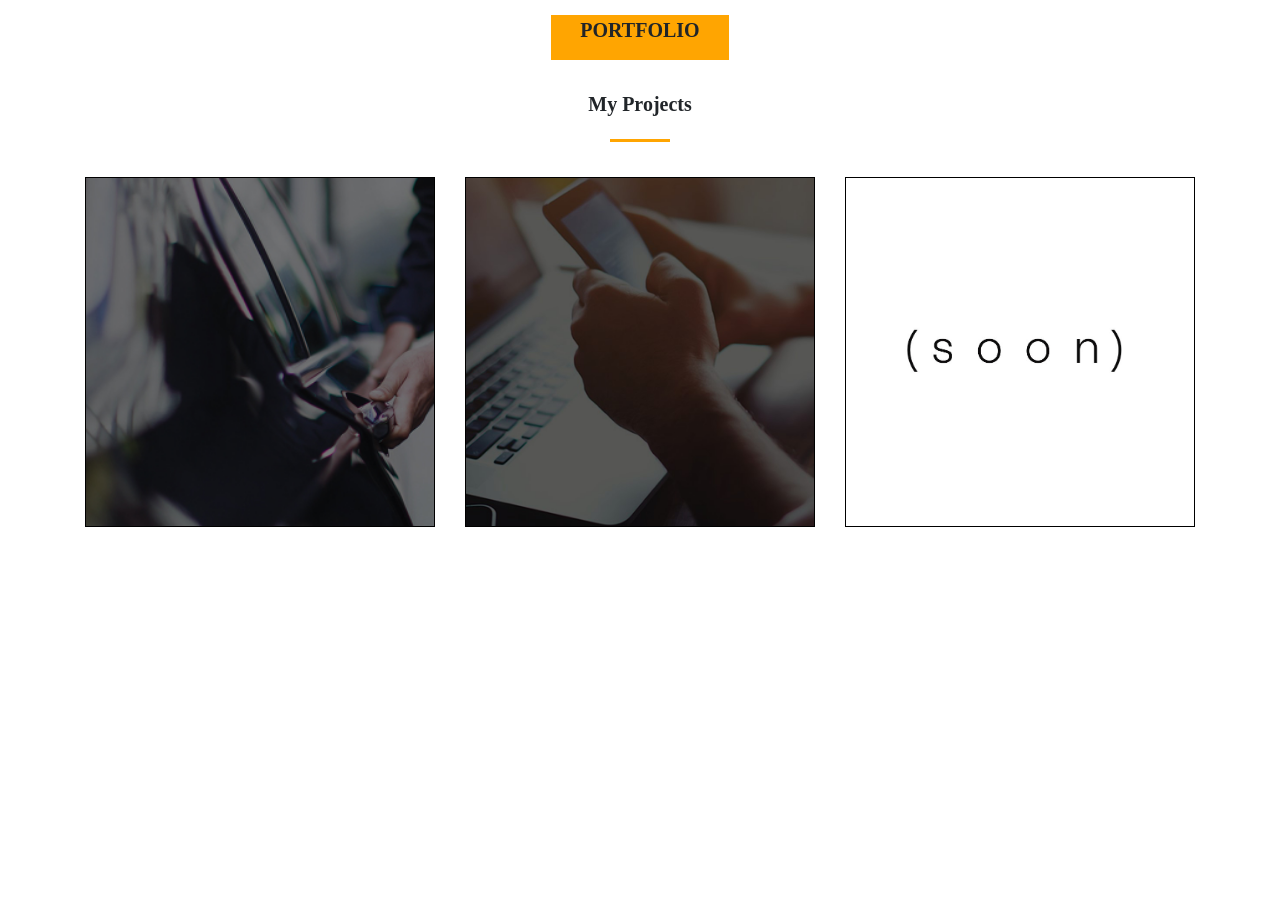
==== commit 3d4f48cb: "latest" ====
--- a/src/index.html
+++ b/src/index.html
@@ -4,25 +4,43 @@
     <meta charset="UTF-8">
     <meta name="viewport" content="width=device-width, initial-scale=1.0">
     <title>Portfolio</title>
-    <link rel="stylesheet" href="css/style.css">
+    <link rel="stylesheet" href="css/bootstrap-reboot.min.css">
+    <link rel="stylesheet" href="css/bootstrap-grid.min.css">
+    <link rel="stylesheet" href="css/style.min.css">
 </head>
 <body>
     <section class="portfolio">
         <div class="container">
-            <div class="title_block"><h2>PORTFOLIO</h2></div>
+            <div class="title_block">
+                <h2>PORTFOLIO</h2>
+            </div>
             <div class="title">My Projects</div>
             <div class="divider"></div>
 
             <div class="portfolio__wrapper">
-                <a href="uber_site/index.html" class="portfolio__item">
-                    <img src="img/uber.jpg" alt="uber">
-                </a>
-                <a href="wordpress_site/index.html" class="portfolio__item">
-                    <img src="img/wordpress.jpg" alt="test">
-                </a>
-                <a href="#" class="portfolio__item">
-                    <img class="soon" src="img/soon_logo.jpg" alt="test">
-                </a>
+                <div class="row">
+                    <div class="col-md-4 col-8">
+                        <div class="portfolio__wrapper_item">
+                            <a href="uber_site/index.html" class="portfolio__wrapper_link">
+                                <img src="img/uber.jpg" alt="uber">
+                            </a>
+                        </div>
+                    </div>
+                    <div class="col-md-4 col-8">
+                        <div class="portfolio__wrapper_item">
+                            <a href="wordpress_site/index.html" class="portfolio__wrapper_link">
+                                <img src="img/wordpress.jpg" alt="test">
+                            </a>
+                        </div>
+                    </div>
+                    <div class="col-md-4 col-8">
+                        <div class="portfolio__wrapper_item block_soon">
+                            <a href="#" class="portfolio__wrapper_link">
+                                <img class="image_soon" src="img/soon_logo.jpg" alt="test">
+                            </a>
+                        </div>
+                    </div>
+                </div>
             </div>
         </div>
     </section>
--- a/src/css/style.min.css
+++ b/src/css/style.min.css
@@ -0,0 +1 @@
+*{font-family:serif;margin:0}.container{position:relative;width:1140px;margin:0 auto}.portfolio{height:900px;background:url(../img/bgck.jpg) center center/cover no-repeat}.portfolio__wrapper{margin-top:35px}.portfolio__wrapper_item{height:100%;width:100%;margin:0 auto;border:1px solid #000}.portfolio__wrapper img{width:100%}.portfolio__wrapper .image_soon{width:90%}.portfolio__wrapper .block_soon{display:flex;align-items:center;padding-left:26px}h2{font-size:20px}.title_block{width:178px;height:45px;background:#ffa501;text-align:center;margin:0 auto;margin-top:15px}.divider{width:60px;height:3px;background-color:#ffa501;margin:20px auto 0 auto}.title{margin-top:29px;font-size:20px;font-weight:700;text-align:center}@media(max-width: 1200px){.image_soon{padding-top:90px;padding-bottom:90px}}@media(max-width: 991px){.image_soon{padding-top:63px;padding-bottom:63px}}@media(max-width: 765px){.row{justify-content:center}.col-8{margin-bottom:20px}.portfolio__wrapper_item{height:330px}}@media(max-width: 575px){h2{font-size:26px}.title{font-size:28px}.divider{width:82px;height:6px}.portfolio__wrapper_item{width:500px;height:500px}.col-8{margin-bottom:55px}}
